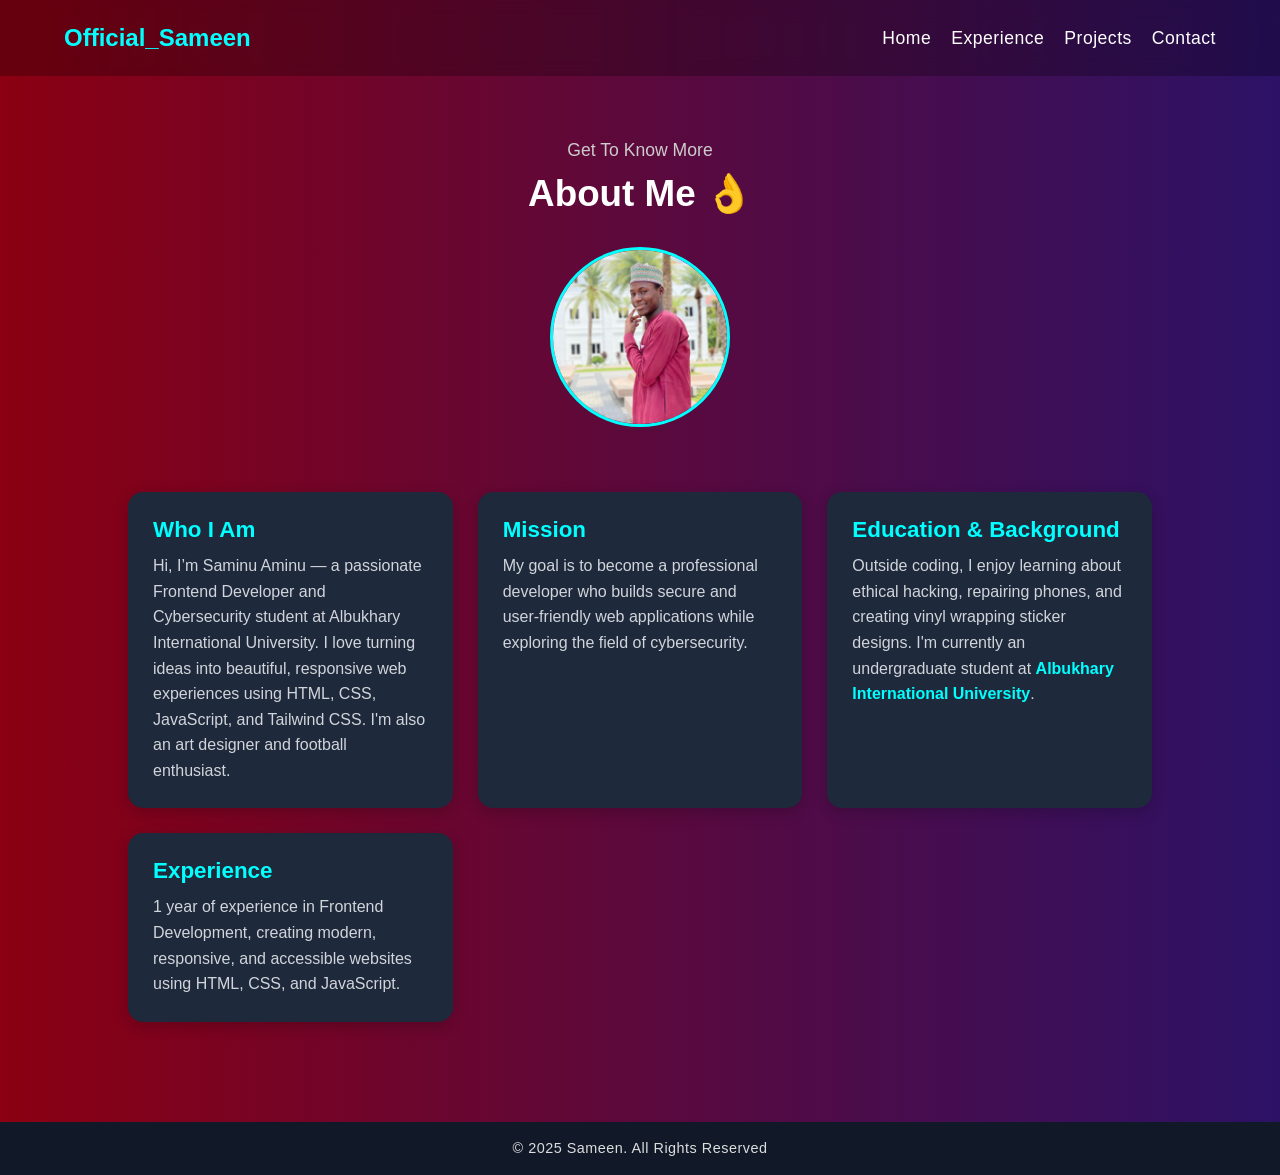
==== about.html @ 022232ed "my portfolio" ====
<!DOCTYPE html>
<html lang="en">
<head>
  <meta charset="UTF-8" />
  <title>About | Official_Sameen</title>
  <link rel="stylesheet" href="style.css" />
</head>

<body>
  <nav id="desktop-nav">
    <div class="logo">Official_Sameen</div>
    <ul class="nav-links">
      <li><a href="index.html">Home</a></li>
      <li><a href="experience.html">Experience</a></li>
      <li><a href="projects.html">Projects</a></li>
      <li><a href="contact.html">Contact</a></li>
    </ul>
  </nav>

  <section id="about">
    <p class="section__text__p1">Get To Know More</p>
    <h1 class="title">About Me 👌</h1>

    <div class="section__pic-container">
      <img src="./assets/Sameen.jpg" alt="Profile picture" class="about-pic" />
    </div>

    <div class="about-card-container">
      <div class="about-card">
        <h2>Who I Am</h2>
        <p>Hi, I’m Saminu Aminu — a passionate Frontend Developer and Cybersecurity student at Albukhary International University. I love turning ideas into beautiful, responsive web experiences using HTML, CSS, JavaScript, and Tailwind CSS. I'm also an art designer and football enthusiast.</p>
      </div>

      <div class="about-card">
        <h2>Mission</h2>
        <p>My goal is to become a professional developer who builds secure and user-friendly web applications while exploring the field of cybersecurity.</p>
      </div>

      <div class="about-card">
        <h2>Education & Background</h2>
        <p>Outside coding, I enjoy learning about ethical hacking, repairing phones, and creating vinyl wrapping sticker designs. I'm currently an undergraduate student at <strong style="color:aqua;">Albukhary International University</strong>.</p>
      </div>

      <div class="about-card">
        <h2>Experience</h2>
        <p>1 year of experience in Frontend Development, creating modern, responsive, and accessible websites using HTML, CSS, and JavaScript.</p>
      </div>
    </div>
  </section>

  
     <footer>
    <p>© <span id="year">2025</span> Sameen. All Rights Reserved</p>
  </footer>
 <script src="script.js"></script>
</body>
</html>
---- style.css ----
/* === GLOBAL SETTINGS === */
* {
  margin: 0;
  padding: 0;
  box-sizing: border-box;
  font-family: 'Poppins', sans-serif;
  scroll-behavior: smooth;
}

body {
  min-height: 100vh;
  background: linear-gradient(90deg, #8b0012, #2c1266);
  color: white;
  display: flex;
  flex-direction: column;
  justify-content: space-between;
}

h1, h2, h3 {
  font-weight: 600;
}

a {
  text-decoration: none;
  color: white;
  transition: 0.3s;
}

a:hover {
  color: #00ffff;
  text-shadow: 0 0 5px #00ffff;
}

/* === NAVBAR === */
#desktop-nav {
  display: flex;
  justify-content: space-between;
  align-items: center;
  padding: 1.5rem 4rem;
  background: rgba(0, 0, 0, 0.25);
  backdrop-filter: blur(10px);
  position: sticky;
  top: 0;
  z-index: 100;
}

.logo {
  font-size: 1.6rem;
  font-weight: bold;
}

.nav-links {
  list-style: none;
  display: flex;
  gap: 3rem;
}

.nav-links li a {
  font-size: 1.1rem;
  letter-spacing: 0.5px;
  position: relative;
}

/* Animated underline on hover */
.nav-links li a::after {
  content: '';
  position: absolute;
  left: 0;
  bottom: -6px;
  width: 0%;
  height: 2px;
  background-color: #00ffff;
  transition: width 0.3s ease;
}

.nav-links li a:hover::after {
  width: 100%;
}

/* === SECTIONS === */
section {
  padding: 4rem 8%;
  text-align: center;
}

.section__text__p1 {
  color: #cccccc;
  font-size: 1.1rem;
  margin-bottom: 0.5rem;
}
.section__text__p2 {
  color: #cccccc;
  font-size: 3.1rem;
  margin-bottom: 0.5rem;
}

.title {
  font-size: 1.5rem;
  margin-bottom: 1.5rem;
  color: #fff;
}

p {
  color: #ddd;
  line-height: 1.6;
}

/* === HOME PAGE === */
.section__pic-container {
  display: flex;
  justify-content: center;
  margin: 2rem 0;
}

.pics {
  width: 180px;
  height: 180px;
  border-radius: 50%;
  border: 3px solid #00ffff;
  box-shadow: 0 0 15px rgba(0,255,255,0.4);
  object-fit: cover;
}

/* === BUTTONS === */
.btn-container {
  margin-top: 1.5rem;
}

.btn {
  border: 2px solid #00ffff;
  background: transparent;
  color: #00ffff;
  padding: 10px 25px;
  border-radius: 25px;
  margin: 0 10px;
  font-weight: 500;
  transition: 0.3s;
}

.btn:hover {
  background-color: #00ffff;
  color: #121212;
  box-shadow: 0 0 10px #00ffff;
}

/* === ICONS === */
.icon {
  width: 30px;
  height: 30px;
  margin: 10px;
  cursor: pointer;
  filter: brightness(0) invert(1);
  transition: 0.3s;
}

.icon:hover {
  transform: scale(1.1);
  filter: drop-shadow(0 0 6px #00ffff);
}

/* === PROJECTS === */
.projects-container {
  display: flex;
  flex-wrap: wrap;
  justify-content: center;
  gap: 2rem;
  margin-top: 2rem;
}

.project-card {
  background: rgba(255, 255, 255, 0.1);
  border-radius: 15px;
  width: 280px;
  padding: 1.2rem;
  transition: 0.3s;
}

.project-card:hover {
  transform: translateY(-5px);
  box-shadow: 0 0 15px rgba(0,255,255,0.3);
}

.project-img {
  width: 100%;
  border-radius: 10px;
  margin-bottom: 1rem;
}

/* === CONTACT === */
.contact-container a {
  color: #00ffff;
  text-decoration: underline;
}

/* === FOOTER === */
footer {
  text-align: center;
  padding: 1.5rem 0;
  background: rgba(0, 0, 0, 0.25);
  font-size: 0.9rem;
  letter-spacing: 0.5px;
}

/* General Styling */
body {
  font-family: "Poppins", sans-serif;
  background-color: #0d1117;
  color: white;
  animation: fadeIn 0.8s ease;
  margin: 0;
  padding: 0;
}

@keyframes fadeIn {
  from { opacity: 0; transform: translateY(10px); }
  to { opacity: 1; transform: translateY(0); }
}

/* Navbar */
nav {
  display: flex;
  justify-content: space-between;
  align-items: center;
  padding: 20px 50px;
  background-color: #111827;
}

.logo {
  font-size: 1.5rem;
  font-weight: 600;
  color: aqua;
}

.nav-links {
  list-style: none;
  display: flex;
  gap: 20px;
}

.nav-links a {
  text-decoration: none;
  color: white;
  transition: color 0.3s ease;
}

.nav-links a:hover {
  color: aqua;
}

/* About Section */
section#about {
  padding: 60px 10%;
  text-align: center;
}

.title {
  font-size: 2.3rem;
  margin-bottom: 20px;
}

.section__pic-container img {
  width: 180px;
  height: 180px;
  border-radius: 50%;
  object-fit: cover;
  border: 3px solid aqua;
  margin-bottom: 25px;
}

/* About Cards */
.about-card-container {
  display: grid;
  grid-template-columns: repeat(auto-fit, minmax(280px, 1fr));
  gap: 25px;
  margin-top: 40px;
}

.about-card {
  background-color: #1e293b;
  border-radius: 15px;
  padding: 25px;
  text-align: left;
  box-shadow: 0 4px 15px rgba(0, 0, 0, 0.2);
  transition: transform 0.3s ease, box-shadow 0.3s ease;
}

.about-card:hover {
  transform: translateY(-5px);
  box-shadow: 0 6px 20px rgba(0, 255, 255, 0.2);
}

.about-card h2 {
  color: aqua;
  font-size: 1.4rem;
  margin-bottom: 10px;
}

.about-card p {
  color: #d1d5db;
  line-height: 1.6;
}

/* Footer */
footer {
  text-align: center;
  padding: 15px;
  margin-top: 40px;
  background-color: #111827;
  font-size: 0.9rem;
  color: #aaa;
}

/* Experience Section */
section#experience {
  padding: 60px 10%;
  text-align: center;
}

.experience-card-container {
  display: grid;
  grid-template-columns: repeat(auto-fit, minmax(280px, 1fr));
  gap: 25px;
  margin-top: 40px;
}

.experience-card {
  background-color: #1e293b;
  border-radius: 15px;
  padding: 25px;
  text-align: left;
  box-shadow: 0 4px 15px rgba(0, 0, 0, 0.2);
  transition: transform 0.3s ease, box-shadow 0.3s ease;
}

.experience-card:hover {
  transform: translateY(-5px);
  box-shadow: 0 6px 20px rgba(0, 255, 255, 0.2);
}

.experience-card h2 {
  color: aqua;
  margin-bottom: 10px;
}

.experience-card ul {
  list-style: none;
  padding: 0;
  color: #d1d5db;
  line-height: 1.7;
}

.experience-card ul li::before {
  content: "• ";
  color: aqua;
  font-weight: bold;
}

.connect{
  height: auto;
    padding: 5%;
  border: #121212;
  border-radius: 20px;
  transition: transform 0.3s ease, box-shadow 0.3s ease;
  
}

.cImg{
 padding: 5%;
   border-radius: 20px;
   transform: translateY(-5px);
  box-shadow: 0 6px 20px rgba(0, 255, 255, 0.2);
}
/* ===== CONTACT SECTION ===== */
.contact-container {
  display: flex;
  justify-content: center;
  align-items: flex-start;
  flex-wrap: wrap;
  gap: 40px;
  text-align: center;
  color: white;
  margin-top: 20px;
  padding: 20px;
}

/* Stack text and icon vertically */
.contact-container > * {
  display: flex;
  flex-direction: column;
  align-items: center;
}

/* Icon styling */
.contact-container i {
  display: block;
  margin-top: 8px;
  font-size: 2rem;
  color: cyan;
  transition: transform 0.3s ease, color 0.3s ease;
}

/* Hover effect */
.contact-container i:hover {
  color: #00ffff;
  transform: scale(1.2);
}

/* Links */
.contact-container a {
  display: block;
  color: cyan;
  text-decoration: none;
  transition: color 0.3s ease;
}

/* Text (LinkedIn, GitHub, etc.) */
.contact-container {
  font-size: 1rem;
  letter-spacing: 0.5px;
}

/* ===== RESPONSIVENESS ===== */

/* For tablets */
@media (max-width: 768px) {
  .contact-container {
    gap: 30px;
  }

  .contact-container i {
    font-size: 1.8rem;
  }
}

/* For mobile phones */
@media (max-width: 480px) {
  .contact-container {
    flex-direction: row;
    flex-wrap: wrap;
    gap: 25px;
  }

  .contact-container i {
    font-size: 1.6rem;
  }

  .contact-container {
    font-size: 0.95rem;
  }
}

.connect {
  display: flex;
  flex-wrap: wrap;
  align-items: flex-start;
  justify-content: center;
  gap: 2rem;
  padding: 20px;
}

.cImg img {
  max-width: 400px;
  width: 100%;
  border-radius: 10px;
}

.cForm {
  flex: 1;
  min-width: 300px;
}

form {
  display: flex;
  flex-direction: column;
  gap: 1rem;
  background: #111;
  padding: 20px;
  border-radius: 10px;
  color: white;
  box-shadow: 0 0 10px rgba(0,0,0,0.5);
}

label {
  font-weight: 600;
}

input, textarea {
  padding: 10px;
  border: none;
  border-radius: 5px;
  background: #222;
  color: #fff;
}

input:focus, textarea:focus {
  outline: 2px solid aqua;
}

.btn {
  background: aqua;
  color: #111;
  font-weight: bold;
  border: none;
  border-radius: 5px;
  padding: 10px;
  cursor: pointer;
  transition: 0.3s;
}

.btn:hover {
  background: #00cccc;
}
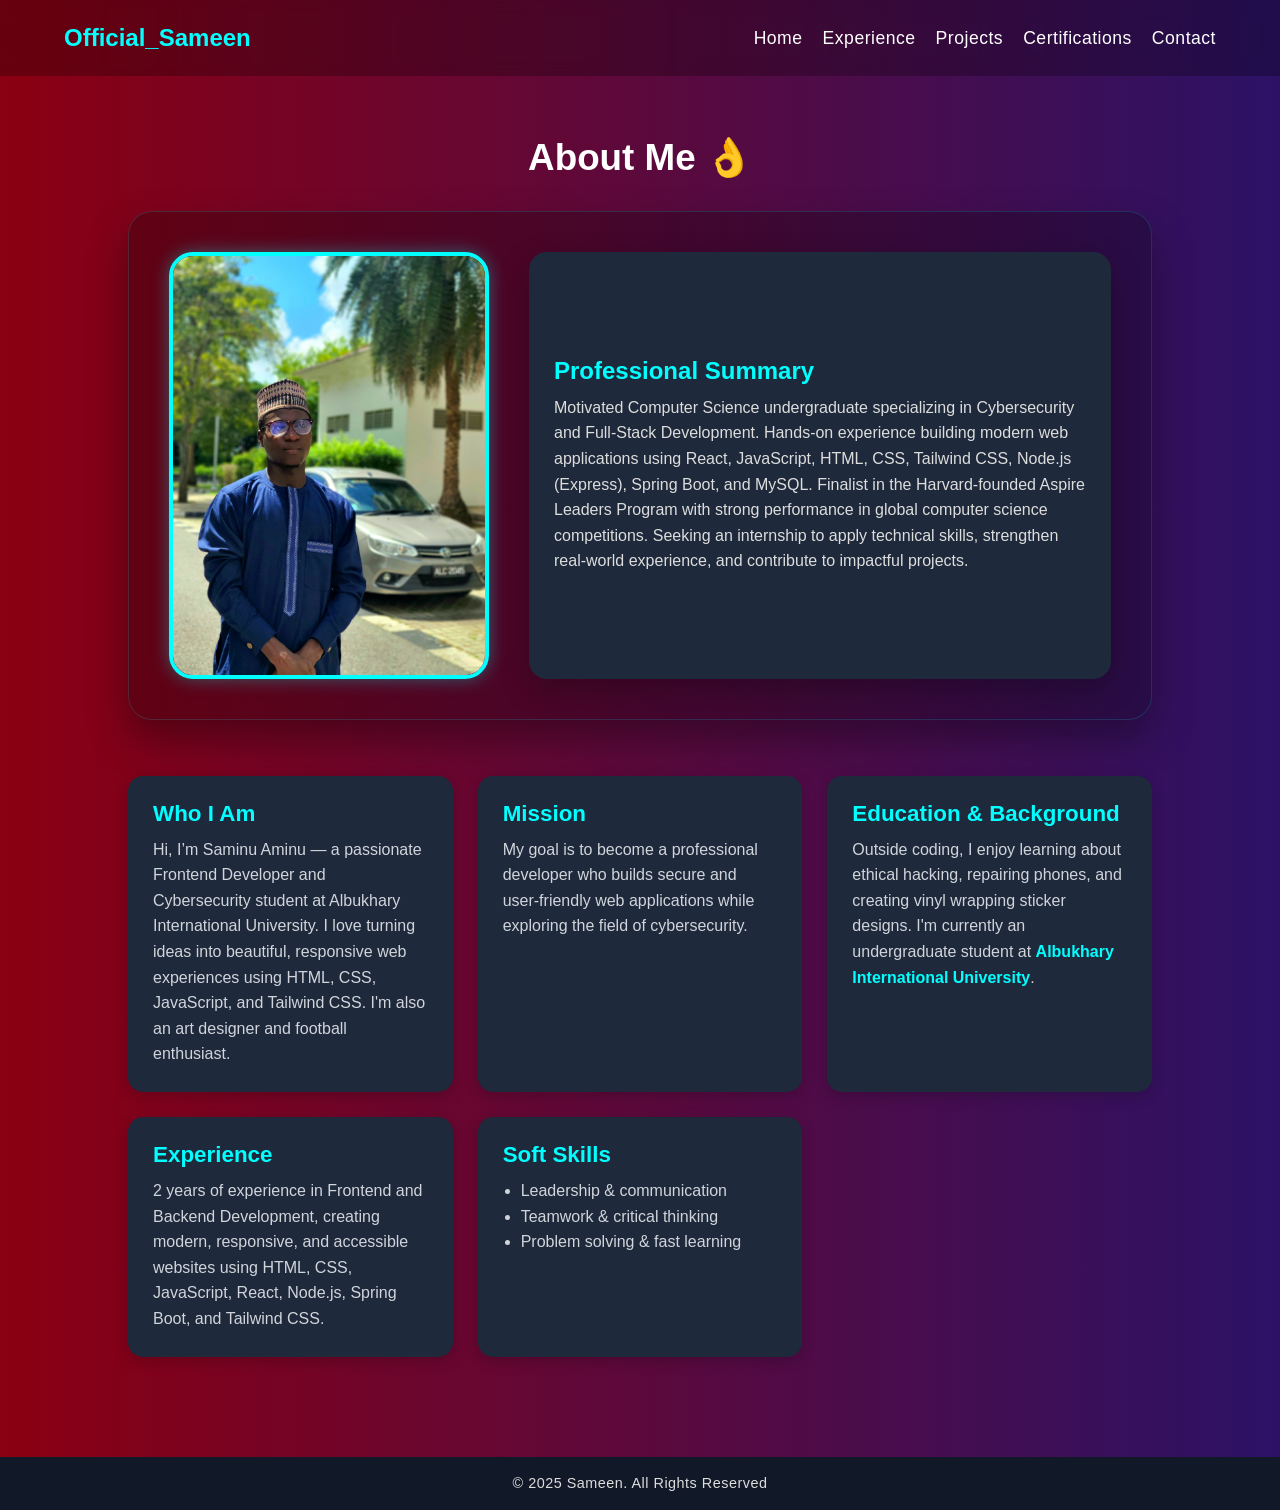
==== commit 6c55ec10: "Updated portfolio design" ====
--- a/about.html
+++ b/about.html
@@ -13,16 +13,38 @@
       <li><a href="index.html">Home</a></li>
       <li><a href="experience.html">Experience</a></li>
       <li><a href="projects.html">Projects</a></li>
+      <li><a href="projects.html#certifications">Certifications</a></li>
       <li><a href="contact.html">Contact</a></li>
     </ul>
+    <div class="mobile-nav">
+      <div class="hamburger-icon" onclick="toggleMenu()">
+        <span></span>
+        <span></span>
+        <span></span>
+      </div>
+      <ul class="menu-links">
+        <li><a href="index.html">Home</a></li>
+        <li><a href="experience.html">Experience</a></li>
+        <li><a href="projects.html">Projects</a></li>
+        <li><a href="projects.html#certifications">Certifications</a></li>
+        <li><a href="contact.html">Contact</a></li>
+      </ul>
+    </div>
   </nav>
 
   <section id="about">
-    <p class="section__text__p1">Get To Know More</p>
+  
     <h1 class="title">About Me 👌</h1>
 
-    <div class="section__pic-container">
-      <img src="./assets/Sameen.jpg" alt="Profile picture" class="about-pic" />
+    <div class="about-hero">
+      <div class="section__pic-container hero-pic">
+        <img src="./assets/Me.jpeg" alt="Saminu Aminu" class="my_pic" />
+      </div>
+
+      <div class="summary-card">
+        <h2>Professional Summary</h2>
+        <p>Motivated Computer Science undergraduate specializing in Cybersecurity and Full-Stack Development. Hands-on experience building modern web applications using React, JavaScript, HTML, CSS, Tailwind CSS, Node.js (Express), Spring Boot, and MySQL. Finalist in the Harvard-founded Aspire Leaders Program with strong performance in global computer science competitions. Seeking an internship to apply technical skills, strengthen real-world experience, and contribute to impactful projects.</p>
+      </div>
     </div>
 
     <div class="about-card-container">
@@ -43,7 +65,16 @@
 
       <div class="about-card">
         <h2>Experience</h2>
-        <p>1 year of experience in Frontend Development, creating modern, responsive, and accessible websites using HTML, CSS, and JavaScript.</p>
+        <p>2 years of experience in Frontend and Backend Development, creating modern, responsive, and accessible websites using HTML, CSS, JavaScript, React, Node.js, Spring Boot, and Tailwind CSS.</p>
+      </div>
+
+      <div class="about-card">
+        <h2>Soft Skills</h2>
+        <ul class="soft-skills-list">
+          <li>Leadership &amp; communication</li>
+          <li>Teamwork &amp; critical thinking</li>
+          <li>Problem solving &amp; fast learning</li>
+        </ul>
       </div>
     </div>
   </section>
--- a/style.css
+++ b/style.css
@@ -42,6 +42,8 @@
   position: sticky;
   top: 0;
   z-index: 100;
+  gap: 1.5rem;
+  flex-wrap: wrap;
 }
 
 .logo {
@@ -53,6 +55,65 @@
   list-style: none;
   display: flex;
   gap: 3rem;
+  flex-wrap: wrap;
+  justify-content: center;
+}
+
+.mobile-nav {
+  margin-left: auto;
+  display: none;
+  position: relative;
+}
+
+.hamburger-icon {
+  width: 35px;
+  height: 28px;
+  display: flex;
+  flex-direction: column;
+  justify-content: space-between;
+  cursor: pointer;
+}
+
+.hamburger-icon span {
+  display: block;
+  height: 4px;
+  background: #00ffff;
+  border-radius: 5px;
+  transition: transform 0.3s ease, opacity 0.3s ease;
+}
+
+.hamburger-icon.open span:nth-child(1) {
+  transform: translateY(12px) rotate(45deg);
+}
+
+.hamburger-icon.open span:nth-child(2) {
+  opacity: 0;
+}
+
+.hamburger-icon.open span:nth-child(3) {
+  transform: translateY(-12px) rotate(-45deg);
+}
+
+.menu-links {
+  list-style: none;
+  position: absolute;
+  top: 40px;
+  right: 0;
+  background: rgba(0, 0, 0, 0.9);
+  border-radius: 10px;
+  padding: 1rem 1.5rem;
+  display: none;
+  flex-direction: column;
+  gap: 0.75rem;
+  min-width: 180px;
+}
+
+.menu-links li a {
+  font-size: 1rem;
+}
+
+.menu-links.open {
+  display: flex;
 }
 
 .nav-links li a {
@@ -186,6 +247,126 @@
   margin-bottom: 1rem;
 }
 
+.project-pill {
+  display: inline-block;
+  padding: 0.2rem 0.75rem;
+  border-radius: 999px;
+  background: rgba(0, 255, 255, 0.15);
+  color: #7fe8ff;
+  font-size: 0.85rem;
+  letter-spacing: 0.5px;
+  margin-bottom: 0.8rem;
+}
+
+.project-writeups {
+  margin-top: 3rem;
+  display: grid;
+  grid-template-columns: repeat(auto-fit, minmax(280px, 1fr));
+  gap: 2rem;
+  text-align: left;
+}
+
+.project-writeups article {
+  background: rgba(0, 0, 0, 0.25);
+  border-radius: 16px;
+  padding: 1.5rem;
+  box-shadow: 0 10px 25px rgba(0, 0, 0, 0.25);
+  border: 1px solid rgba(0, 255, 255, 0.15);
+}
+
+.project-writeups h3 {
+  margin-bottom: 0.5rem;
+}
+
+.tech-stack {
+  color: #9bd6ff;
+  font-size: 0.9rem;
+  letter-spacing: 0.5px;
+  text-transform: uppercase;
+  margin-bottom: 0.75rem;
+}
+
+/* === CERTIFICATIONS === */
+#certifications {
+  padding-top: 2rem;
+}
+
+.certifications-container {
+  display: grid;
+  grid-template-columns: repeat(auto-fit, minmax(260px, 1fr));
+  gap: 1.5rem;
+  margin-top: 2rem;
+}
+
+.cert-card {
+  background: rgba(0, 0, 0, 0.3);
+  border-radius: 18px;
+  padding: 1.5rem;
+  text-align: left;
+  border: 1px solid rgba(0, 255, 255, 0.2);
+  box-shadow: 0 8px 25px rgba(0, 0, 0, 0.25);
+  transition: transform 0.3s ease, border-color 0.3s ease;
+}
+
+.cert-card:hover {
+  transform: translateY(-6px);
+  border-color: #00ffff;
+}
+
+.cert-card h3 {
+  margin-bottom: 0.5rem;
+  color: #fff;
+}
+
+.cert-provider {
+  color: #8ee1ff;
+  font-size: 0.95rem;
+  margin-bottom: 0.75rem;
+}
+
+.cert-card p {
+  color: #dfe1f0;
+  margin-bottom: 0.75rem;
+}
+
+.cert-tag {
+  display: inline-block;
+  padding: 0.2rem 0.8rem;
+  border-radius: 999px;
+  background: rgba(0, 255, 255, 0.15);
+  color: #00ffff;
+  font-size: 0.85rem;
+  letter-spacing: 0.5px;
+}
+
+.cert-gallery {
+  display: grid;
+  grid-template-columns: repeat(auto-fit, minmax(240px, 1fr));
+  gap: 1.5rem;
+  margin-top: 2.5rem;
+}
+
+.cert-gallery figure {
+  background: rgba(255, 255, 255, 0.05);
+  border-radius: 18px;
+  padding: 1rem;
+  border: 1px solid rgba(0, 255, 255, 0.15);
+  box-shadow: 0 8px 25px rgba(0, 0, 0, 0.2);
+}
+
+.cert-gallery img {
+  width: 100%;
+  border-radius: 12px;
+  display: block;
+}
+
+.cert-gallery figcaption {
+  margin-top: 0.75rem;
+  font-size: 0.9rem;
+  color: #d1e8ff;
+  text-align: center;
+}
+
 /* === CONTACT === */
 .contact-container a {
   color: #00ffff;
@@ -223,6 +404,8 @@
   align-items: center;
   padding: 20px 50px;
   background-color: #111827;
+  flex-wrap: wrap;
+  gap: 1.5rem;
 }
 
 .logo {
@@ -267,6 +450,66 @@
   margin-bottom: 25px;
 }
 
+.section__pic-container img.about-pic,
+.section__pic-container img.my_pic {
+  width: min(320px, 80vw);
+  height: auto;
+  aspect-ratio: 3 / 4;
+  border-radius: 24px;
+  border: 4px solid #00ffff;
+  box-shadow: 0 0 18px rgba(0, 255, 255, 0.35);
+  margin-bottom: 0;
+}
+
+.about-hero {
+  display: flex;
+  align-items: center;
+  justify-content: space-between;
+  gap: 2.5rem;
+  padding: 2.5rem;
+  margin: 2rem auto 3.5rem;
+  max-width: 1100px;
+  background: rgba(0, 0, 0, 0.25);
+  border-radius: 24px;
+  border: 1px solid rgba(0, 255, 255, 0.15);
+  box-shadow: 0 20px 40px rgba(0, 0, 0, 0.35);
+}
+
+.about-hero .section__pic-container {
+  margin: 0;
+  justify-content: flex-start;
+  flex: 0 0 320px;
+}
+
+.about-hero .summary-card {
+  margin: 0;
+  max-width: none;
+  flex: 1;
+  align-self: stretch;
+  display: flex;
+  flex-direction: column;
+  justify-content: center;
+}
+
+.about-hero .section__pic-container img {
+  margin-bottom: 0;
+}
+
+.summary-card {
+  background-color: #1e293b;
+  border-radius: 18px;
+  padding: 25px;
+  margin: 20px auto 40px;
+  max-width: 900px;
+  text-align: left;
+  box-shadow: 0 10px 30px rgba(0, 0, 0, 0.25);
+}
+
+.summary-card h2 {
+  color: aqua;
+  margin-bottom: 10px;
+}
+
 /* About Cards */
 .about-card-container {
   display: grid;
@@ -296,6 +539,13 @@
 }
 
 .about-card p {
+  color: #d1d5db;
+  line-height: 1.6;
+}
+
+.soft-skills-list {
+  list-style: disc;
+  margin-left: 18px;
   color: #d1d5db;
   line-height: 1.6;
 }
@@ -342,6 +592,12 @@
   margin-bottom: 10px;
 }
 
+.experience-date {
+  color: #9bd6ff;
+  font-size: 0.95rem;
+  margin-bottom: 0.5rem;
+}
+
 .experience-card ul {
   list-style: none;
   padding: 0;
@@ -353,6 +609,33 @@
   content: "• ";
   color: aqua;
   font-weight: bold;
+}
+
+/* Achievements */
+#achievements {
+  padding: 60px 10%;
+  text-align: center;
+}
+
+.achievement-card-container {
+  display: grid;
+  grid-template-columns: repeat(auto-fit, minmax(260px, 1fr));
+  gap: 25px;
+  margin-top: 40px;
+}
+
+.achievement-card {
+  background-color: #111e2f;
+  border-radius: 15px;
+  padding: 25px;
+  text-align: left;
+  box-shadow: 0 6px 20px rgba(0, 0, 0, 0.2);
+  border: 1px solid rgba(0, 255, 255, 0.15);
+}
+
+.achievement-card h3 {
+  color: aqua;
+  margin-bottom: 12px;
 }
 
 .connect{
@@ -422,6 +705,23 @@
 /* ===== RESPONSIVENESS ===== */
 
 /* For tablets */
+@media (max-width: 1024px) {
+  .about-hero {
+    flex-direction: column;
+    text-align: center;
+    padding: 2rem;
+  }
+
+  .about-hero .section__pic-container {
+    justify-content: center;
+  }
+
+  .about-hero .summary-card {
+    text-align: left;
+    width: 100%;
+  }
+}
+
 @media (max-width: 768px) {
   .contact-container {
     gap: 30px;
@@ -429,6 +729,24 @@
 
   .contact-container i {
     font-size: 1.8rem;
+  }
+
+  #desktop-nav {
+    flex-direction: column;
+    align-items: flex-start;
+    padding: 1rem 1.5rem;
+  }
+
+  .nav-links {
+    display: none;
+  }
+
+  .mobile-nav {
+    display: block;
+  }
+
+  .about-hero {
+    align-items: center;
   }
 }
 
@@ -446,6 +764,15 @@
 
   .contact-container {
     font-size: 0.95rem;
+  }
+
+  .nav-links {
+    flex-direction: column;
+    align-items: flex-start;
+  }
+
+  .about-hero {
+    padding: 1.5rem;
   }
 }
 
@@ -510,3 +837,4 @@
 .btn:hover {
   background: #00cccc;
 }
+
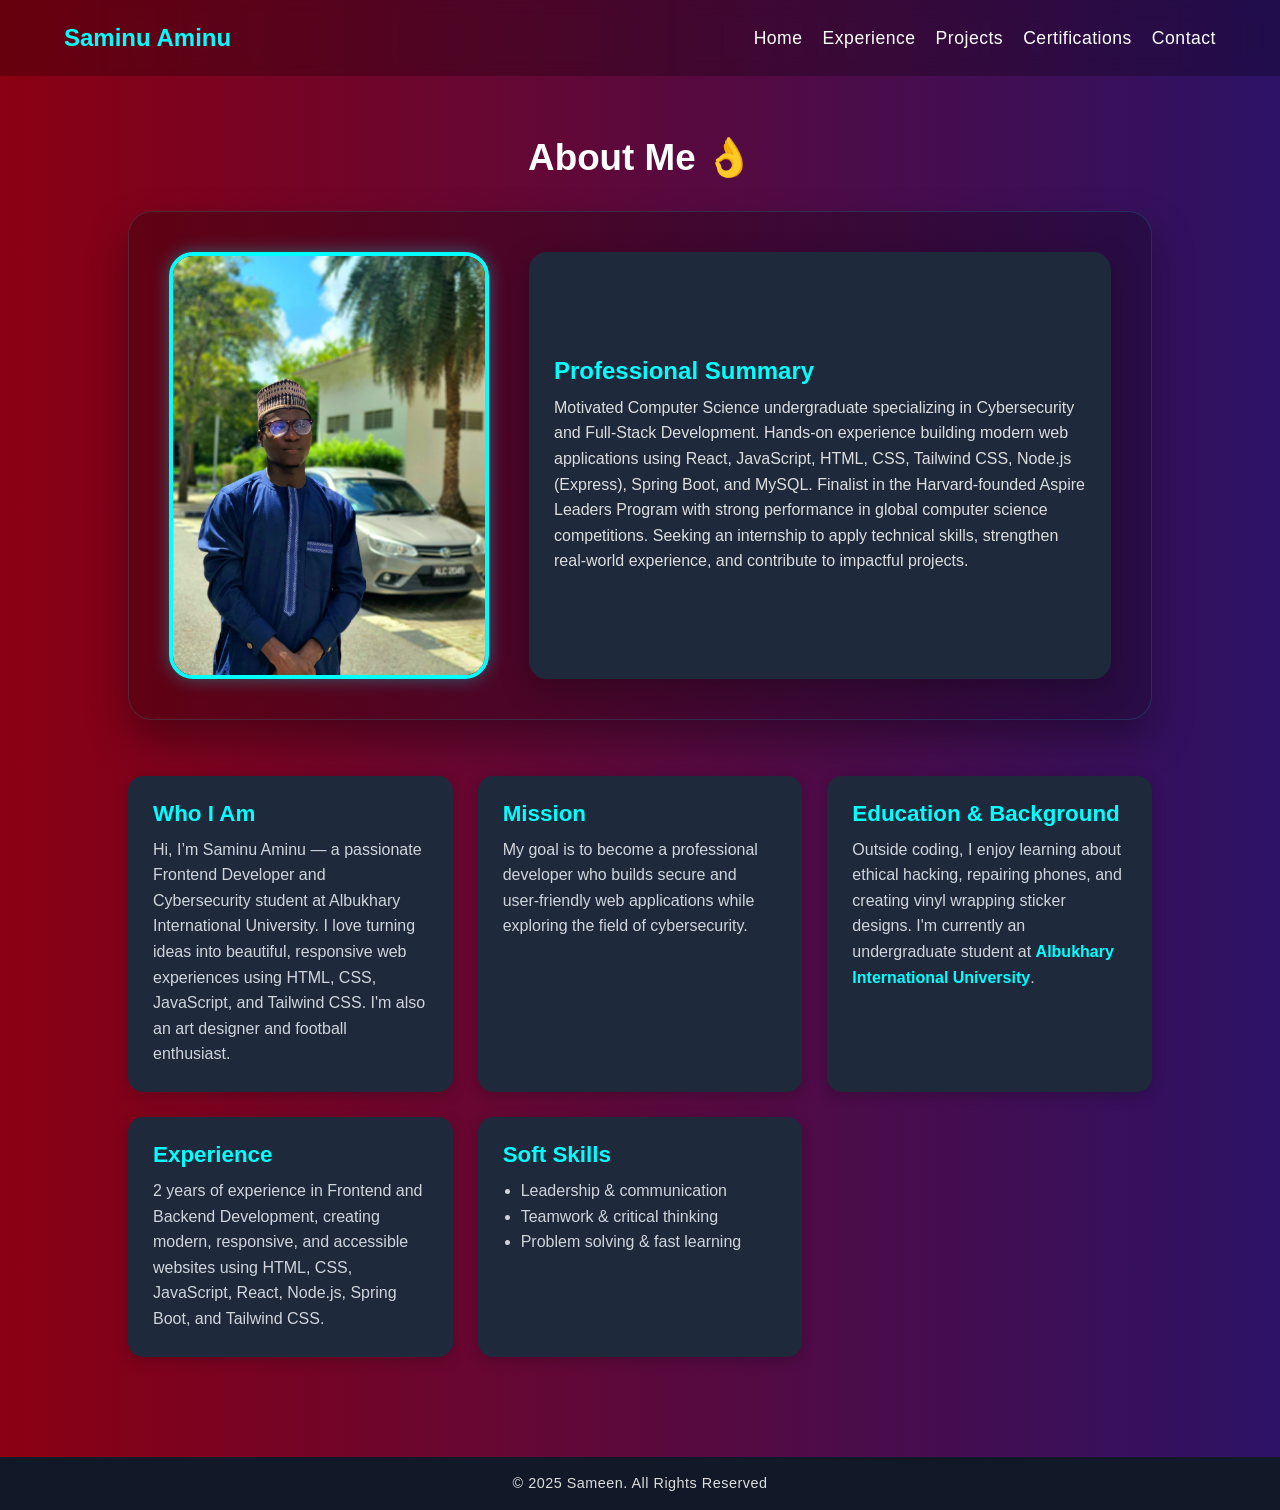
==== commit 8d0dcaf4: "made some changes" ====
--- a/about.html
+++ b/about.html
@@ -2,13 +2,14 @@
 <html lang="en">
 <head>
   <meta charset="UTF-8" />
+  <meta name="viewport" content="width=device-width, initial-scale=1.0" />
   <title>About | Official_Sameen</title>
   <link rel="stylesheet" href="style.css" />
 </head>
 
 <body>
   <nav id="desktop-nav">
-    <div class="logo">Official_Sameen</div>
+    <div class="logo">Saminu Aminu</div>
     <ul class="nav-links">
       <li><a href="index.html">Home</a></li>
       <li><a href="experience.html">Experience</a></li>
--- a/style.css
+++ b/style.css
@@ -714,6 +714,8 @@
 
   .about-hero .section__pic-container {
     justify-content: center;
+    flex: unset;
+    width: 100%;
   }
 
   .about-hero .summary-card {
@@ -723,6 +725,10 @@
 }
 
 @media (max-width: 768px) {
+  section {
+    padding: 3rem 6%;
+  }
+
   .contact-container {
     gap: 30px;
   }
@@ -747,11 +753,41 @@
 
   .about-hero {
     align-items: center;
+    gap: 1.5rem;
+    padding: 1.75rem;
+  }
+
+  .summary-card {
+    padding: 1.75rem;
+  }
+
+  .project-writeups,
+  .certifications-container,
+  .cert-gallery,
+  .about-card-container,
+  .experience-card-container,
+  .achievement-card-container {
+    grid-template-columns: 1fr;
+  }
+
+  .cert-card,
+  .project-writeups article,
+  .achievement-card,
+  .experience-card {
+    padding: 1.25rem;
+  }
+
+  .cert-gallery figure {
+    padding: 0.75rem;
   }
 }
 
 /* For mobile phones */
 @media (max-width: 480px) {
+  section {
+    padding: 2.5rem 5%;
+  }
+
   .contact-container {
     flex-direction: row;
     flex-wrap: wrap;
@@ -773,6 +809,22 @@
 
   .about-hero {
     padding: 1.5rem;
+  }
+
+  .about-hero .section__pic-container img {
+    max-width: 360px;
+  }
+
+  .summary-card {
+    padding: 1.4rem;
+  }
+
+  .cert-card {
+    padding: 1rem;
+  }
+
+  .cert-gallery figcaption {
+    font-size: 0.85rem;
   }
 }
 
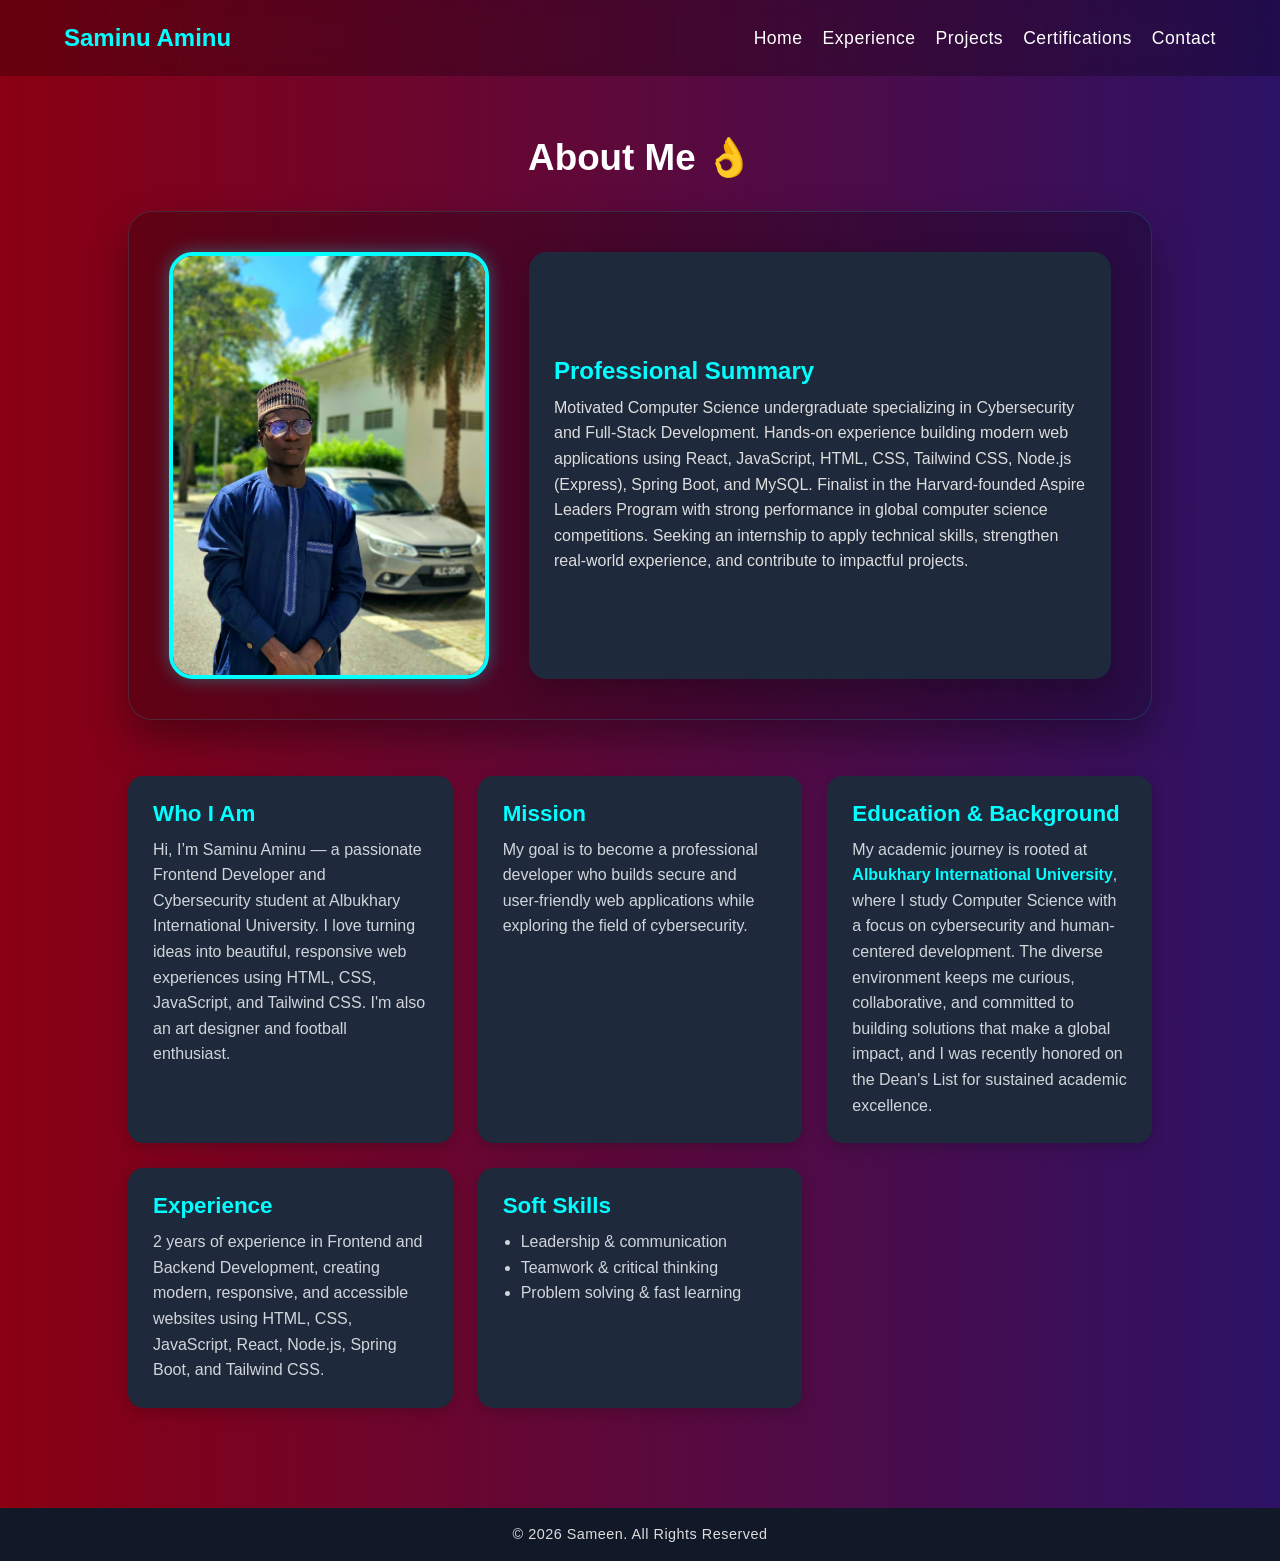
==== commit b07d8b0b: "I modified some changes" ====
--- a/about.html
+++ b/about.html
@@ -61,7 +61,7 @@
 
       <div class="about-card">
         <h2>Education & Background</h2>
-        <p>Outside coding, I enjoy learning about ethical hacking, repairing phones, and creating vinyl wrapping sticker designs. I'm currently an undergraduate student at <strong style="color:aqua;">Albukhary International University</strong>.</p>
+        <p>My academic journey is rooted at <strong style="color:aqua;">Albukhary International University</strong>, where I study Computer Science with a focus on cybersecurity and human-centered development. The diverse environment keeps me curious, collaborative, and committed to building solutions that make a global impact, and I was recently honored on the Dean's List for sustained academic excellence.</p>
       </div>
 
       <div class="about-card">
--- a/style.css
+++ b/style.css
@@ -14,6 +14,72 @@
   display: flex;
   flex-direction: column;
   justify-content: space-between;
+}
+
+:root {
+  --glow-color: #00ffff;
+  --glass-bg: rgba(5, 6, 11, 0.85);
+  --nav-glass: rgba(0, 0, 0, 0.25);
+}
+
+/* === MOTION SYSTEM === */
+@keyframes navDrop {
+  from { opacity: 0; transform: translateY(-30px); }
+  to { opacity: 1; transform: translateY(0); }
+}
+
+@keyframes heroFloat {
+  0% { transform: translateY(0) scale(1); }
+  50% { transform: translateY(-8px) scale(1.02); }
+  100% { transform: translateY(4px) scale(1); }
+}
+
+@keyframes portraitPulse {
+  0% { box-shadow: 0 8px 24px rgba(0, 255, 255, 0.08); border-color: rgba(0, 255, 255, 0.2); }
+  50% { box-shadow: 0 14px 32px rgba(0, 255, 255, 0.25); border-color: rgba(0, 255, 255, 0.45); }
+  100% { box-shadow: 0 10px 28px rgba(0, 255, 255, 0.12); border-color: rgba(0, 255, 255, 0.35); }
+}
+
+@keyframes cardPulse {
+  0% { box-shadow: 0 25px 45px rgba(0, 0, 0, 0.25); border-color: rgba(0, 255, 255, 0.08); }
+  50% { box-shadow: 0 35px 55px rgba(0, 0, 0, 0.35); border-color: rgba(0, 255, 255, 0.22); }
+  100% { box-shadow: 0 25px 45px rgba(0, 0, 0, 0.25); border-color: rgba(0, 255, 255, 0.08); }
+}
+
+@keyframes chipGlow {
+  0% { box-shadow: 0 0 0 rgba(0, 255, 255, 0); }
+  50% { box-shadow: 0 0 18px rgba(0, 255, 255, 0.35); }
+  100% { box-shadow: 0 0 0 rgba(0, 255, 255, 0); }
+}
+
+@keyframes buttonShine {
+  0% { box-shadow: 0 0 0 rgba(0, 255, 255, 0); }
+  60% { box-shadow: 0 0 18px rgba(0, 255, 255, 0.5); }
+  100% { box-shadow: 0 0 0 rgba(0, 255, 255, 0); }
+}
+
+.animate-on-scroll {
+  opacity: 0;
+  transform: translateY(40px);
+  transition: opacity 0.9s ease, transform 0.9s ease;
+}
+
+.animate-on-scroll.in-view {
+  opacity: 1;
+  transform: translateY(0);
+}
+
+@media (prefers-reduced-motion: reduce) {
+  *, *::before, *::after {
+    animation-duration: 0.001ms !important;
+    animation-iteration-count: 1 !important;
+    transition-duration: 0.001ms !important;
+  }
+
+  .animate-on-scroll {
+    opacity: 1 !important;
+    transform: none !important;
+  }
 }
 
 h1, h2, h3 {
@@ -44,6 +110,7 @@
   z-index: 100;
   gap: 1.5rem;
   flex-wrap: wrap;
+  animation: navDrop 0.9s ease-out both;
 }
 
 .logo {
@@ -204,6 +271,19 @@
   box-shadow: 0 0 10px #00ffff;
 }
 
+.contact-submit {
+  width: 100%;
+  margin: 0;
+}
+
+.contact-hint {
+  display: block;
+  margin-top: 0.35rem;
+  font-size: 0.8rem;
+  color: #94a3b8;
+  text-align: center;
+}
+
 /* === ICONS === */
 .icon {
   width: 30px;
@@ -234,6 +314,7 @@
   width: 280px;
   padding: 1.2rem;
   transition: 0.3s;
+  animation: cardPulse 14s ease-in-out infinite;
 }
 
 .project-card:hover {
@@ -272,6 +353,7 @@
   padding: 1.5rem;
   box-shadow: 0 10px 25px rgba(0, 0, 0, 0.25);
   border: 1px solid rgba(0, 255, 255, 0.15);
+  animation: cardPulse 16s ease-in-out infinite;
 }
 
 .project-writeups h3 {
@@ -306,6 +388,7 @@
   border: 1px solid rgba(0, 255, 255, 0.2);
   box-shadow: 0 8px 25px rgba(0, 0, 0, 0.25);
   transition: transform 0.3s ease, border-color 0.3s ease;
+  animation: cardPulse 15s ease-in-out infinite;
 }
 
 .cert-card:hover {
@@ -352,6 +435,7 @@
   padding: 1rem;
   border: 1px solid rgba(0, 255, 255, 0.15);
   box-shadow: 0 8px 25px rgba(0, 0, 0, 0.2);
+  animation: cardPulse 18s ease-in-out infinite;
 }
 
 .cert-gallery img {
@@ -368,9 +452,132 @@
 }
 
 /* === CONTACT === */
-.contact-container a {
-  color: #00ffff;
-  text-decoration: underline;
+.contact-section {
+  padding: 80px 8%;
+  text-align: center;
+}
+
+.contact-subtitle {
+  max-width: 640px;
+  margin: 0 auto 2.25rem;
+  color: #dbeafe;
+  font-size: 1rem;
+  line-height: 1.6;
+}
+
+.contact-grid {
+  display: grid;
+  grid-template-columns: repeat(auto-fit, minmax(280px, 1fr));
+  gap: 2rem;
+  align-items: stretch;
+}
+
+.contact-info-card,
+.contact-form {
+  background: rgba(5, 6, 11, 0.85);
+  border-radius: 22px;
+  border: 1px solid rgba(0, 255, 255, 0.08);
+  padding: 1.75rem;
+  box-shadow: 0 30px 60px rgba(0, 0, 0, 0.35);
+  text-align: left;
+}
+
+.contact-info-card {
+  animation: cardPulse 12s ease-in-out infinite;
+}
+
+.contact-info-card h3 {
+  color: aqua;
+  margin: 1rem 0 0.4rem;
+}
+
+.contact-info-card p {
+  color: #e2e8f0;
+}
+
+.contact-portrait {
+  width: 90%;
+  max-width: 280px;
+  border-radius: 18px;
+  border: 3px solid rgba(0, 255, 255, 0.35);
+  box-shadow: 0 10px 30px rgba(0, 255, 255, 0.15);
+  display: block;
+  margin: 0 auto 1.25rem;
+  animation: portraitPulse 7s ease-in-out infinite;
+}
+
+.contact-chip-row {
+  display: flex;
+  flex-wrap: wrap;
+  gap: 0.75rem;
+  margin: 1rem 0 1.25rem;
+}
+
+.contact-chip {
+  display: inline-flex;
+  align-items: center;
+  gap: 0.35rem;
+  padding: 0.45rem 0.9rem;
+  border-radius: 999px;
+  border: 1px solid rgba(0, 255, 255, 0.35);
+  color: #9beefb;
+  font-size: 0.9rem;
+  transition: background 0.25s ease, transform 0.25s ease;
+  animation: chipGlow 5s ease-in-out infinite;
+}
+
+.contact-chip:nth-child(2) {
+  animation-delay: 0.6s;
+}
+
+.contact-chip:nth-child(3) {
+  animation-delay: 1.2s;
+}
+
+.contact-chip:hover {
+  background: rgba(0, 255, 255, 0.1);
+  transform: translateY(-2px);
+}
+
+.contact-meta-list {
+  list-style: none;
+  padding: 0;
+  margin: 0 0 1.25rem;
+  color: #d1d5db;
+}
+
+.contact-meta-list li {
+  display: flex;
+  align-items: center;
+  gap: 0.5rem;
+  margin-bottom: 0.45rem;
+  font-size: 0.95rem;
+}
+
+.contact-meta-list i {
+  color: aqua;
+}
+
+.contact-social-strip {
+  display: flex;
+  gap: 0.8rem;
+}
+
+.contact-social-strip a {
+  width: 38px;
+  height: 38px;
+  border-radius: 50%;
+  border: 1px solid rgba(0, 255, 255, 0.3);
+  display: flex;
+  align-items: center;
+  justify-content: center;
+  color: white;
+  transition: background 0.3s ease, transform 0.3s ease;
+}
+
+.contact-social-strip a:hover {
+  background: rgba(0, 255, 255, 0.15);
+  transform: translateY(-3px);
 }
 
 /* === FOOTER === */
@@ -448,6 +655,7 @@
   object-fit: cover;
   border: 3px solid aqua;
   margin-bottom: 25px;
+  animation: heroFloat 8s ease-in-out infinite;
 }
 
 .section__pic-container img.about-pic,
@@ -503,6 +711,7 @@
   max-width: 900px;
   text-align: left;
   box-shadow: 0 10px 30px rgba(0, 0, 0, 0.25);
+  animation: cardPulse 18s ease-in-out infinite;
 }
 
 .summary-card h2 {
@@ -525,6 +734,7 @@
   text-align: left;
   box-shadow: 0 4px 15px rgba(0, 0, 0, 0.2);
   transition: transform 0.3s ease, box-shadow 0.3s ease;
+  animation: cardPulse 17s ease-in-out infinite;
 }
 
 .about-card:hover {
@@ -580,6 +790,7 @@
   text-align: left;
   box-shadow: 0 4px 15px rgba(0, 0, 0, 0.2);
   transition: transform 0.3s ease, box-shadow 0.3s ease;
+  animation: cardPulse 16s ease-in-out infinite;
 }
 
 .experience-card:hover {
@@ -631,6 +842,7 @@
   text-align: left;
   box-shadow: 0 6px 20px rgba(0, 0, 0, 0.2);
   border: 1px solid rgba(0, 255, 255, 0.15);
+  animation: cardPulse 19s ease-in-out infinite;
 }
 
 .achievement-card h3 {
@@ -653,54 +865,6 @@
    transform: translateY(-5px);
   box-shadow: 0 6px 20px rgba(0, 255, 255, 0.2);
 }
-/* ===== CONTACT SECTION ===== */
-.contact-container {
-  display: flex;
-  justify-content: center;
-  align-items: flex-start;
-  flex-wrap: wrap;
-  gap: 40px;
-  text-align: center;
-  color: white;
-  margin-top: 20px;
-  padding: 20px;
-}
-
-/* Stack text and icon vertically */
-.contact-container > * {
-  display: flex;
-  flex-direction: column;
-  align-items: center;
-}
-
-/* Icon styling */
-.contact-container i {
-  display: block;
-  margin-top: 8px;
-  font-size: 2rem;
-  color: cyan;
-  transition: transform 0.3s ease, color 0.3s ease;
-}
-
-/* Hover effect */
-.contact-container i:hover {
-  color: #00ffff;
-  transform: scale(1.2);
-}
-
-/* Links */
-.contact-container a {
-  display: block;
-  color: cyan;
-  text-decoration: none;
-  transition: color 0.3s ease;
-}
-
-/* Text (LinkedIn, GitHub, etc.) */
-.contact-container {
-  font-size: 1rem;
-  letter-spacing: 0.5px;
-}
 
 /* ===== RESPONSIVENESS ===== */
 
@@ -722,6 +886,10 @@
     text-align: left;
     width: 100%;
   }
+
+  .contact-grid {
+    grid-template-columns: 1fr;
+  }
 }
 
 @media (max-width: 768px) {
@@ -755,6 +923,11 @@
     align-items: center;
     gap: 1.5rem;
     padding: 1.75rem;
+  }
+
+  .contact-info-card,
+  .contact-form {
+    padding: 1.5rem;
   }
 
   .summary-card {
@@ -811,6 +984,14 @@
     padding: 1.5rem;
   }
 
+  .contact-subtitle {
+    font-size: 0.95rem;
+  }
+
+  .contact-chip-row {
+    flex-direction: column;
+  }
+
   .about-hero .section__pic-container img {
     max-width: 360px;
   }
@@ -828,51 +1009,65 @@
   }
 }
 
-.connect {
-  display: flex;
-  flex-wrap: wrap;
-  align-items: flex-start;
-  justify-content: center;
-  gap: 2rem;
-  padding: 20px;
-}
-
-.cImg img {
-  max-width: 400px;
-  width: 100%;
-  border-radius: 10px;
-}
-
+
+.connect,
+.cImg,
 .cForm {
-  flex: 1;
-  min-width: 300px;
-}
-
-form {
+  display: none;
+}
+
+.contact-form {
   display: flex;
   flex-direction: column;
   gap: 1rem;
-  background: #111;
-  padding: 20px;
+  width: min(420px, 100%);
+  margin: 0 auto;
+  background: transparent;
+  border: none;
+  box-shadow: none;
+  color: white;
+}
+
+.form-group {
+  display: flex;
+  flex-direction: column;
+  gap: 0.4rem;
+}
+
+.contact-form label {
+  font-weight: 500;
+  font-size: 0.9rem;
+  color: #e2e8f0;
+  display: flex;
+  align-items: center;
+  gap: 0.35rem;
+}
+
+.contact-form input,
+.contact-form textarea {
+  padding: 12px;
   border-radius: 10px;
+  border: 1px solid rgba(0, 255, 255, 0.15);
+  background: #0c111c;
   color: white;
-  box-shadow: 0 0 10px rgba(0,0,0,0.5);
-}
-
-label {
-  font-weight: 600;
-}
-
-input, textarea {
-  padding: 10px;
-  border: none;
-  border-radius: 5px;
-  background: #222;
-  color: #fff;
-}
-
-input:focus, textarea:focus {
-  outline: 2px solid aqua;
+  font-size: 0.95rem;
+  transition: border 0.3s ease, box-shadow 0.3s ease;
+}
+
+.contact-form textarea {
+  resize: vertical;
+}
+
+.contact-form input:focus,
+.contact-form textarea:focus {
+  outline: none;
+  border-color: #00ffff;
+  box-shadow: 0 0 0 2px rgba(0, 255, 255, 0.15);
+}
+
+.contact-form .btn {
+  border-radius: 12px;
+  margin: 0;
 }
 
 .btn {
@@ -884,9 +1079,33 @@
   padding: 10px;
   cursor: pointer;
   transition: 0.3s;
+  animation: buttonShine 6s ease-in-out infinite;
 }
 
 .btn:hover {
   background: #00cccc;
 }
 
+.my_what_no{
+  position: fixed;
+  bottom: 20px;
+  right: 20px;
+  
+  background: #25d366;
+  color: white;
+  border-radius: 50%;
+  width: 60px;
+  height: 60px;
+  display: flex;
+  align-items: center;
+  justify-content: center;
+  box-shadow: 0 0 10px rgba(0,0,0,0.3);
+  transition: transform 0.3s ease, box-shadow 0.3s ease;
+}
+.my_what_no i{
+  font-size: 36px;
+}
+.cForm label{
+  display: flex;
+  justify-content: flex-start;
+}
